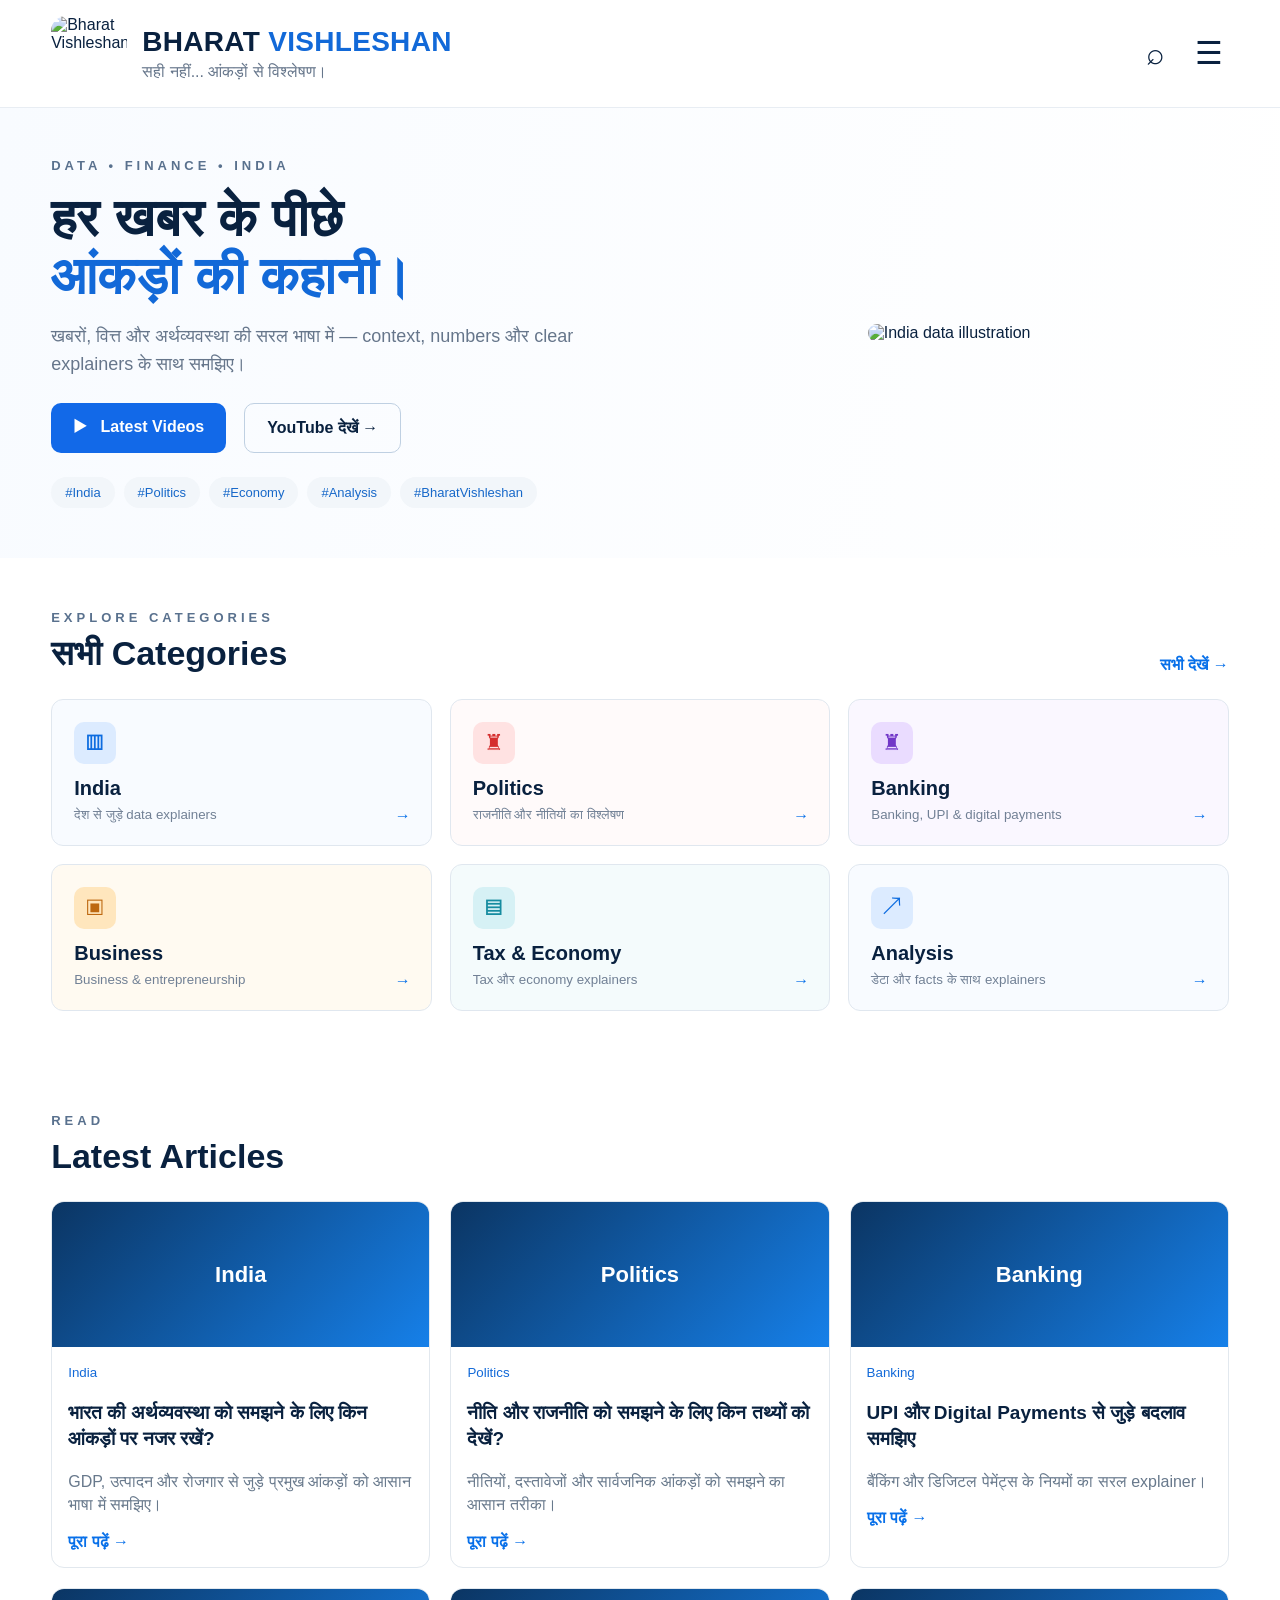
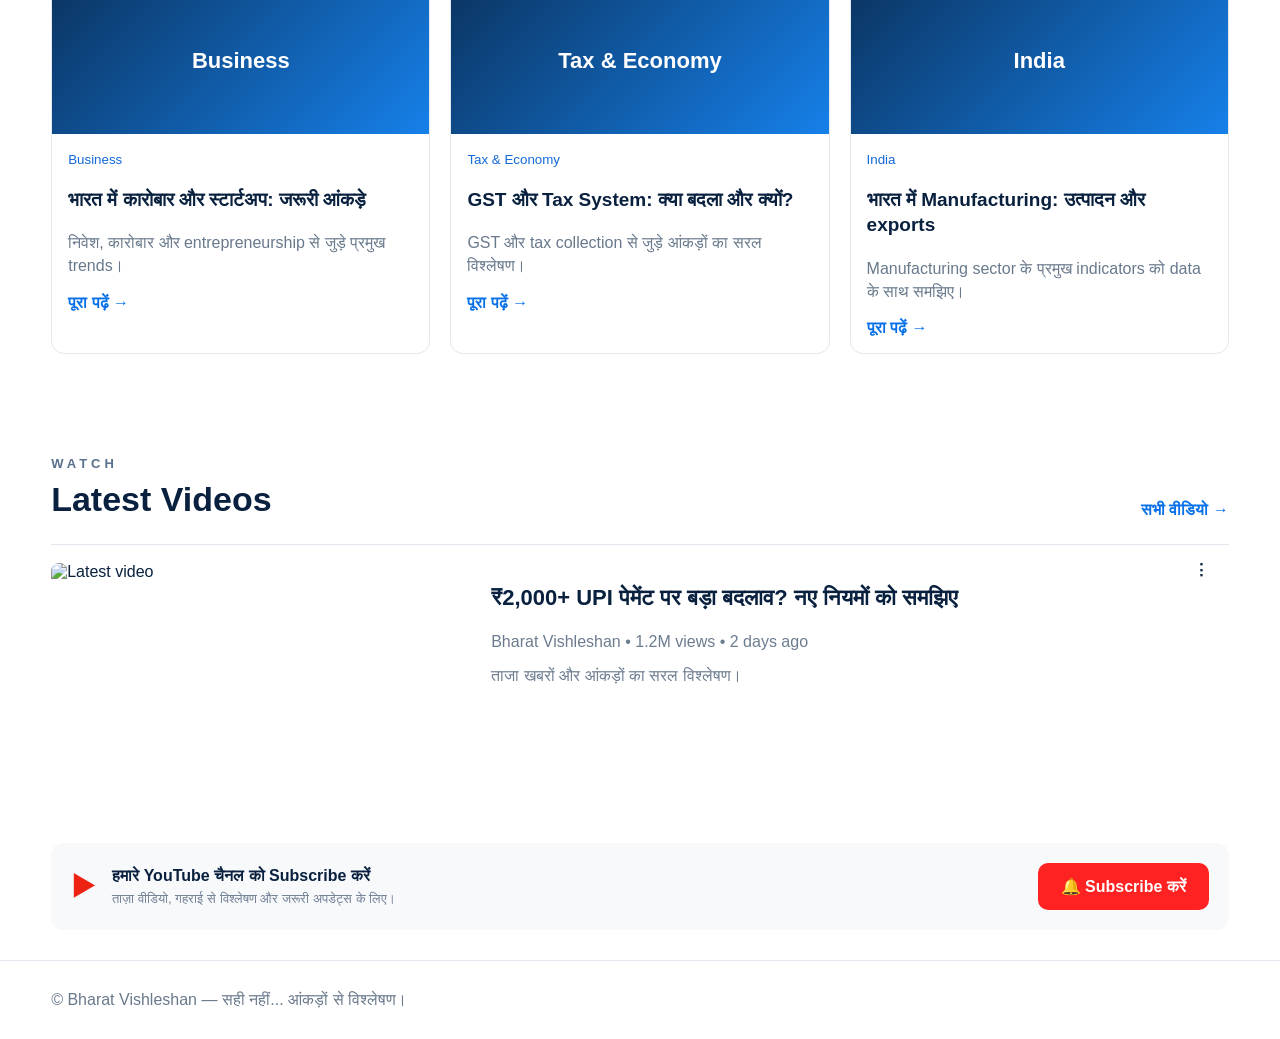
==== index.html @ 767b5325 "Add files via upload" ====
<!doctype html>
<html lang="hi">
<head>
<meta charset="utf-8"><meta name="viewport" content="width=device-width,initial-scale=1">
<title>भारत विश्लेषण — सही नहीं... आंकड़ों से विश्लेषण।</title>
<link rel="stylesheet" href="style.css">
</head>
<body>
<header class="header">
  <a class="brand" href="index.html"><img src="images/logo.png" alt="Bharat Vishleshan"><div><b>BHARAT <span>VISHLESHAN</span></b><small>सही नहीं... आंकड़ों से विश्लेषण।</small></div></a>
  <div class="actions"><button onclick="toggleSearch()">⌕</button><button onclick="toggleMenu()">☰</button></div>
</header>
<div id="search" class="search"><input id="q" oninput="search()" placeholder="खबर या विषय खोजें..."></div>
<nav id="menu" class="menu"><a href="index.html">होम</a><a href="#categories">Categories</a><a href="#articles">Articles</a><a href="#videos">Videos</a></nav>

<main>
<section class="hero">
 <div class="hero-copy">
  <div class="eyebrow">DATA • FINANCE • INDIA</div>
  <h1>हर खबर के पीछे<br><span>आंकड़ों की कहानी।</span></h1>
  <p>खबरों, वित्त और अर्थव्यवस्था की सरल भाषा में — context, numbers और clear explainers के साथ समझिए।</p>
  <div class="hero-btns"><a class="primary" href="#videos">▶ &nbsp; Latest Videos</a><a class="secondary" href="https://www.youtube.com/" target="_blank">YouTube देखें →</a></div>
  <div class="tags"><span>#India</span><span>#Politics</span><span>#Economy</span><span>#Analysis</span><span>#BharatVishleshan</span></div>
 </div>
 <div class="hero-art"><img src="images/hero.png" alt="India data illustration"></div>
</section>

<section id="categories" class="section">
 <div class="section-title"><div><label>EXPLORE CATEGORIES</label><h2>सभी Categories</h2></div><a href="#articles">सभी देखें →</a></div>
 <div class="cats">
  <a class="cat india" href="pages/india.html"><i>▥</i><strong>India</strong><small>देश से जुड़े data explainers</small><b>→</b></a>
  <a class="cat politics" href="pages/Politics.html"><i>♜</i><strong>Politics</strong><small>राजनीति और नीतियों का विश्लेषण</small><b>→</b></a>
  <a class="cat banking" href="pages/banking.html"><i>♜</i><strong>Banking</strong><small>Banking, UPI & digital payments</small><b>→</b></a>
  <a class="cat business" href="pages/business.html"><i>▣</i><strong>Business</strong><small>Business & entrepreneurship</small><b>→</b></a>
  <a class="cat tax" href="pages/tax-economy.html"><i>▤</i><strong>Tax & Economy</strong><small>Tax और economy explainers</small><b>→</b></a>
  <a class="cat india" href="#articles"><i>↗</i><strong>Analysis</strong><small>डेटा और facts के साथ explainers</small><b>→</b></a>
 </div>
</section>

<section id="articles" class="section">
 <div class="section-title"><div><label>READ</label><h2>Latest Articles</h2></div></div>
 <div id="grid" class="articles"></div>
</section>

<section id="videos" class="section">
 <div class="section-title"><div><label>WATCH</label><h2>Latest Videos</h2></div><a href="https://www.youtube.com/" target="_blank">सभी वीडियो →</a></div>
 <div class="video"><img src="images/thumbnails/latest-video.png" alt="Latest video"><div><h3>₹2,000+ UPI पेमेंट पर बड़ा बदलाव? नए नियमों को समझिए</h3><p>Bharat Vishleshan • 1.2M views • 2 days ago</p><p>ताजा खबरों और आंकड़ों का सरल विश्लेषण।</p></div><b>⋮</b></div>
</section>

<section class="subscribe"><div><span>▶</span><div><strong>हमारे YouTube चैनल को Subscribe करें</strong><small>ताज़ा वीडियो, गहराई से विश्लेषण और जरूरी अपडेट्स के लिए।</small></div></div><a href="https://www.youtube.com/" target="_blank">🔔 Subscribe करें</a></section>
</main>
<footer>© Bharat Vishleshan — सही नहीं... आंकड़ों से विश्लेषण।</footer>
<script src="script.js"></script>
</body></html>
---- style.css ----
*{box-sizing:border-box}html{scroll-behavior:smooth}body{margin:0;font-family:Arial,"Noto Sans Devanagari",sans-serif;color:#09213f;background:#fff}a{text-decoration:none;color:inherit}.header{height:108px;border-bottom:1px solid #e8edf3;display:flex;align-items:center;justify-content:space-between;padding:12px 4%;position:sticky;top:0;background:#fff;z-index:10}.brand{display:flex;align-items:center;gap:15px}.brand img{width:76px;height:76px;border-radius:15px;object-fit:cover}.brand b{font-size:28px;letter-spacing:.3px}.brand b span{color:#1269d8}.brand small{display:block;color:#66768b;font-size:16px;margin-top:5px}.actions{display:flex;gap:18px}.actions button{border:0;background:transparent;font-size:31px;color:#09213f;cursor:pointer}.search{display:none;padding:12px 4%;border-bottom:1px solid #e6ebf1}.search.open{display:block}.search input{width:100%;padding:13px 16px;border:1px solid #d7e0ea;border-radius:12px;font-size:16px}.menu{display:none;position:fixed;right:20px;top:90px;background:#fff;padding:16px;border-radius:12px;box-shadow:0 10px 30px #d9e1ea;z-index:20}.menu.open{display:flex;flex-direction:column;gap:12px}.hero{min-height:450px;padding:45px 4%;display:grid;grid-template-columns:1.05fr .95fr;align-items:center;background:linear-gradient(100deg,#f8fbff,#fff)}.eyebrow,label{font-size:13px;letter-spacing:4px;color:#59718e;font-weight:700}.hero h1{font-size:52px;line-height:1.1;margin:17px 0}.hero h1 span{color:#1269d8}.hero p{font-size:18px;line-height:1.55;color:#66768b;max-width:600px}.hero-btns{display:flex;gap:18px;margin:24px 0}.primary,.secondary{padding:15px 22px;border-radius:10px;font-weight:700}.primary{background:#1269e8;color:#fff}.secondary{border:1px solid #bfd0e2}.tags{display:flex;gap:9px;flex-wrap:wrap}.tags span{background:#f2f6fa;color:#1768c9;padding:8px 14px;border-radius:20px;font-size:13px}.hero-art{text-align:center}.hero-art img{width:min(100%,520px);height:350px;object-fit:cover;object-position:center;border-radius:18px;mix-blend-mode:multiply}.section{padding:50px 4%}.section-title{display:flex;justify-content:space-between;align-items:end;margin-bottom:25px}.section-title h2{font-size:34px;margin:8px 0 0}.section-title>a{color:#0870e9;font-weight:700}.cats{display:grid;grid-template-columns:repeat(3,1fr);gap:18px}.cat{position:relative;border:1px solid #e0e7ef;border-radius:12px;padding:22px;min-height:145px;background:#f8fbff;transition:.2s}.cat:hover{transform:translateY(-3px);box-shadow:0 10px 25px #dfe7ef}.cat i{font-style:normal;display:grid;place-items:center;width:42px;height:42px;border-radius:10px;background:#dcebff;color:#0d6ce0;font-size:22px}.cat strong,.cat small{display:block}.cat strong{font-size:20px;margin:13px 0 7px}.cat small{color:#718095}.cat b{position:absolute;right:20px;bottom:20px;color:#0870e9}.politics{background:#fffafa}.politics i{background:#ffe2e2;color:#d52e2e}.banking{background:#faf7ff}.banking i{background:#eadcff;color:#7137c8}.business{background:#fffaf1}.business i{background:#ffe6bd;color:#bd6810}.tax{background:#f4fbfc}.tax i{background:#d6f1f5;color:#168ca0}.articles{display:grid;grid-template-columns:repeat(3,1fr);gap:20px}.article{border:1px solid #e2e8ee;border-radius:13px;overflow:hidden}.article-img{height:145px;background:linear-gradient(135deg,#0b3563,#1680e9);display:grid;place-items:center;color:#fff;font-weight:800;font-size:22px}.article-body{padding:16px}.article-body small{color:#1269d8}.article-body h3{font-size:19px;line-height:1.35}.article-body p{color:#68798c;line-height:1.45}.read{color:#0870e9;font-weight:700}.video{display:grid;grid-template-columns:420px 1fr 30px;gap:20px;border-top:1px solid #e1e7ed;padding-top:18px}.video img{width:100%;height:220px;object-fit:cover;border-radius:8px}.video h3{font-size:22px}.video p{color:#6c7c8f}.subscribe{margin:10px 4% 30px;padding:20px;border-radius:12px;background:#f8f9fb;display:flex;justify-content:space-between;align-items:center}.subscribe>div{display:flex;align-items:center;gap:14px}.subscribe span{font-size:30px;color:#e21}.subscribe strong,.subscribe small{display:block}.subscribe small{color:#718095;margin-top:6px}.subscribe>a{background:#f22;color:#fff;padding:14px 23px;border-radius:10px;font-weight:700}footer{padding:30px 4%;border-top:1px solid #e5e9ef;color:#69798c}@media(max-width:800px){.header{height:90px}.brand img{width:60px;height:60px}.brand b{font-size:19px}.brand small{font-size:12px}.hero{grid-template-columns:1fr;padding:38px 5%}.hero h1{font-size:40px}.hero-art{display:none}.cats,.articles{grid-template-columns:1fr 1fr}.video{grid-template-columns:1fr}.section{padding:38px 5%}.subscribe{margin-left:5%;margin-right:5%;gap:15px;flex-direction:column;align-items:flex-start}}@media(max-width:520px){.cats,.articles{grid-template-columns:1fr}.hero-btns{flex-direction:column}.hero-btns a{text-align:center}.brand b{font-size:17px}.section-title h2{font-size:28px}}
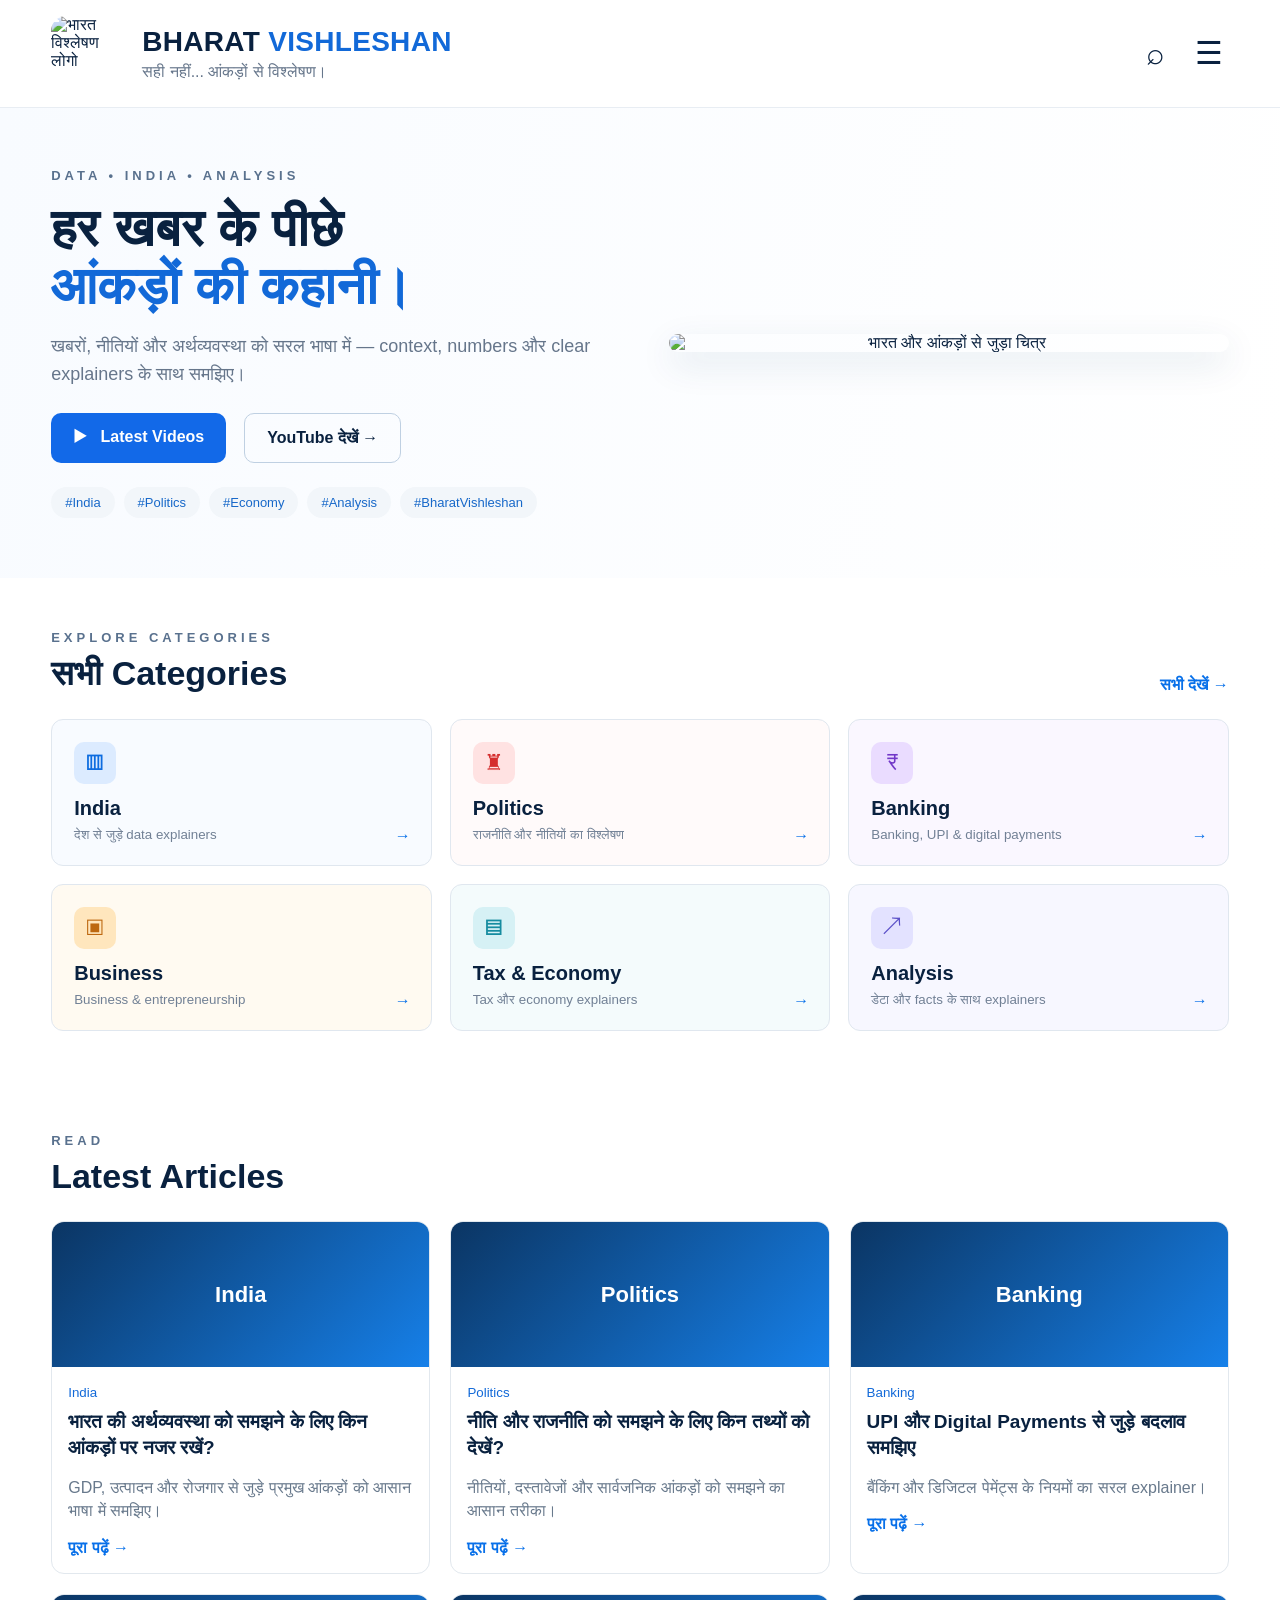
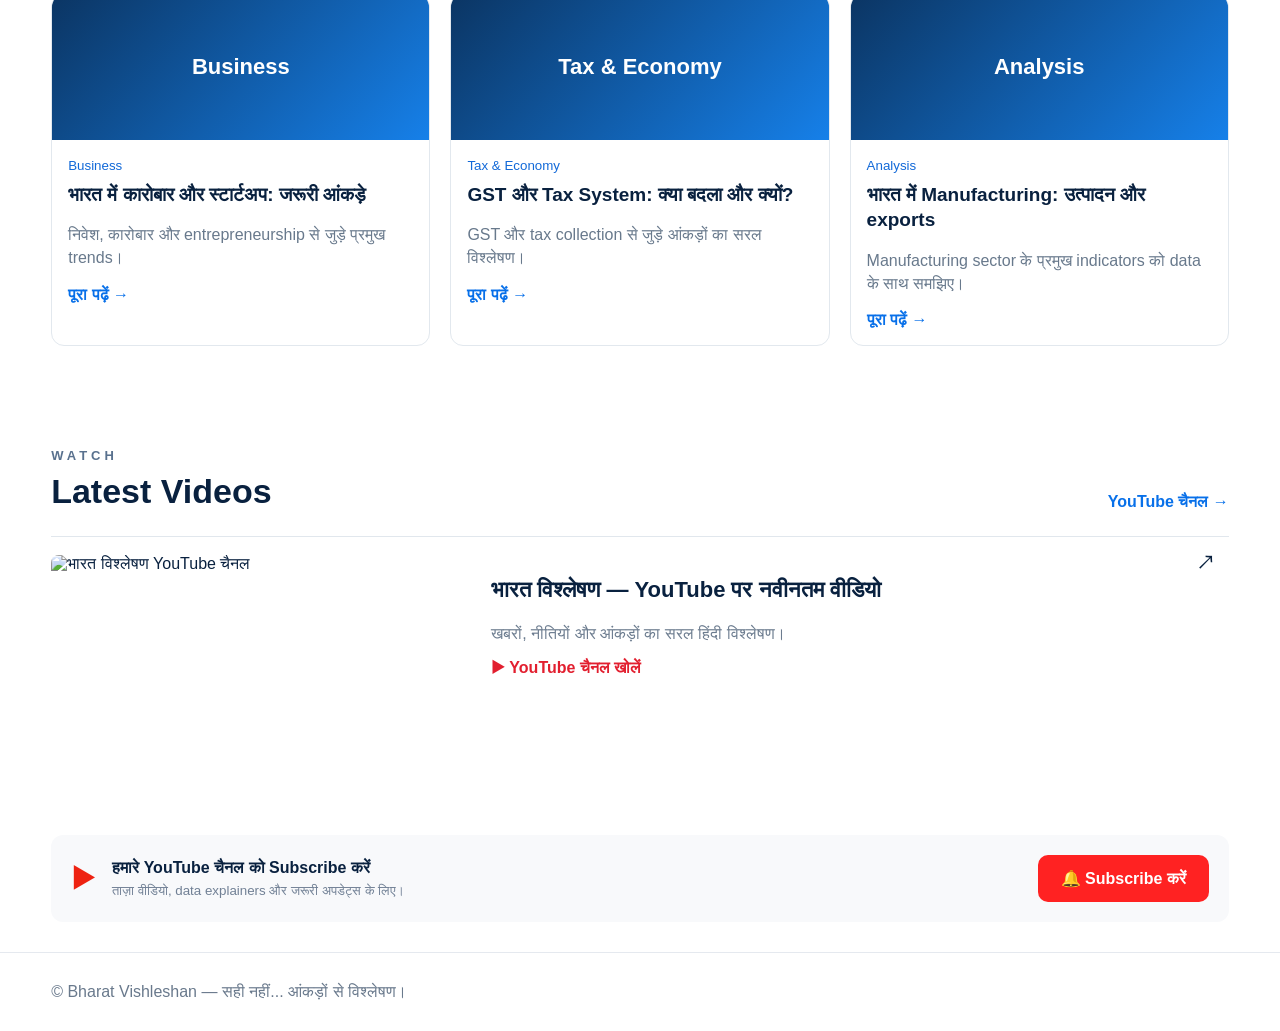
==== commit 1fde5524: "Add files via upload" ====
--- a/index.html
+++ b/index.html
@@ -1,54 +1,84 @@
 <!doctype html>
 <html lang="hi">
 <head>
-<meta charset="utf-8"><meta name="viewport" content="width=device-width,initial-scale=1">
+<meta charset="utf-8">
+<meta name="viewport" content="width=device-width,initial-scale=1">
+<meta name="description" content="भारत विश्लेषण — खबरों, नीतियों और अर्थव्यवस्था को तथ्यों और आंकड़ों के साथ समझने का मंच।">
 <title>भारत विश्लेषण — सही नहीं... आंकड़ों से विश्लेषण।</title>
+<link rel="icon" href="images/logo.png">
 <link rel="stylesheet" href="style.css">
 </head>
 <body>
 <header class="header">
-  <a class="brand" href="index.html"><img src="images/logo.png" alt="Bharat Vishleshan"><div><b>BHARAT <span>VISHLESHAN</span></b><small>सही नहीं... आंकड़ों से विश्लेषण।</small></div></a>
-  <div class="actions"><button onclick="toggleSearch()">⌕</button><button onclick="toggleMenu()">☰</button></div>
+  <a class="brand" href="index.html">
+    <img src="images/logo.png" alt="भारत विश्लेषण लोगो">
+    <div><b>BHARAT <span>VISHLESHAN</span></b><small>सही नहीं... आंकड़ों से विश्लेषण।</small></div>
+  </a>
+  <div class="actions">
+    <button aria-label="Search" onclick="toggleSearch()">⌕</button>
+    <button aria-label="Menu" onclick="toggleMenu()">☰</button>
+  </div>
 </header>
-<div id="search" class="search"><input id="q" oninput="search()" placeholder="खबर या विषय खोजें..."></div>
-<nav id="menu" class="menu"><a href="index.html">होम</a><a href="#categories">Categories</a><a href="#articles">Articles</a><a href="#videos">Videos</a></nav>
+
+<div id="search" class="search"><input id="q" oninput="searchArticles()" placeholder="खबर या विषय खोजें..." autocomplete="off"></div>
+<nav id="menu" class="menu">
+  <a href="index.html">होम</a>
+  <a href="#categories">Categories</a>
+  <a href="#articles">Articles</a>
+  <a href="#videos">Videos</a>
+  <a href="https://youtube.com/channel/UCvxD0t_KVUwZ9aAYzKoyr5Q" target="_blank" rel="noopener">YouTube</a>
+</nav>
 
 <main>
 <section class="hero">
- <div class="hero-copy">
-  <div class="eyebrow">DATA • FINANCE • INDIA</div>
-  <h1>हर खबर के पीछे<br><span>आंकड़ों की कहानी।</span></h1>
-  <p>खबरों, वित्त और अर्थव्यवस्था की सरल भाषा में — context, numbers और clear explainers के साथ समझिए।</p>
-  <div class="hero-btns"><a class="primary" href="#videos">▶ &nbsp; Latest Videos</a><a class="secondary" href="https://www.youtube.com/" target="_blank">YouTube देखें →</a></div>
-  <div class="tags"><span>#India</span><span>#Politics</span><span>#Economy</span><span>#Analysis</span><span>#BharatVishleshan</span></div>
- </div>
- <div class="hero-art"><img src="images/hero.png" alt="India data illustration"></div>
+  <div class="hero-copy">
+    <div class="eyebrow">DATA • INDIA • ANALYSIS</div>
+    <h1>हर खबर के पीछे<br><span>आंकड़ों की कहानी।</span></h1>
+    <p>खबरों, नीतियों और अर्थव्यवस्था को सरल भाषा में — context, numbers और clear explainers के साथ समझिए।</p>
+    <div class="hero-btns">
+      <a class="primary" href="#videos">▶ &nbsp; Latest Videos</a>
+      <a class="secondary" href="https://youtube.com/channel/UCvxD0t_KVUwZ9aAYzKoyr5Q" target="_blank" rel="noopener">YouTube देखें →</a>
+    </div>
+    <div class="tags"><span>#India</span><span>#Politics</span><span>#Economy</span><span>#Analysis</span><span>#BharatVishleshan</span></div>
+  </div>
+  <div class="hero-art"><img src="images/hero.jpg" alt="भारत और आंकड़ों से जुड़ा चित्र"></div>
 </section>
 
 <section id="categories" class="section">
- <div class="section-title"><div><label>EXPLORE CATEGORIES</label><h2>सभी Categories</h2></div><a href="#articles">सभी देखें →</a></div>
- <div class="cats">
-  <a class="cat india" href="pages/india.html"><i>▥</i><strong>India</strong><small>देश से जुड़े data explainers</small><b>→</b></a>
-  <a class="cat politics" href="pages/Politics.html"><i>♜</i><strong>Politics</strong><small>राजनीति और नीतियों का विश्लेषण</small><b>→</b></a>
-  <a class="cat banking" href="pages/banking.html"><i>♜</i><strong>Banking</strong><small>Banking, UPI & digital payments</small><b>→</b></a>
-  <a class="cat business" href="pages/business.html"><i>▣</i><strong>Business</strong><small>Business & entrepreneurship</small><b>→</b></a>
-  <a class="cat tax" href="pages/tax-economy.html"><i>▤</i><strong>Tax & Economy</strong><small>Tax और economy explainers</small><b>→</b></a>
-  <a class="cat india" href="#articles"><i>↗</i><strong>Analysis</strong><small>डेटा और facts के साथ explainers</small><b>→</b></a>
- </div>
+  <div class="section-title"><div><label>EXPLORE CATEGORIES</label><h2>सभी Categories</h2></div><a href="#articles">सभी देखें →</a></div>
+  <div class="cats">
+    <a class="cat india" href="pages/india.html"><i>▥</i><strong>India</strong><small>देश से जुड़े data explainers</small><b>→</b></a>
+    <a class="cat politics" href="pages/politics.html"><i>♜</i><strong>Politics</strong><small>राजनीति और नीतियों का विश्लेषण</small><b>→</b></a>
+    <a class="cat banking" href="pages/banking.html"><i>₹</i><strong>Banking</strong><small>Banking, UPI & digital payments</small><b>→</b></a>
+    <a class="cat business" href="pages/business.html"><i>▣</i><strong>Business</strong><small>Business & entrepreneurship</small><b>→</b></a>
+    <a class="cat tax" href="pages/tax-economy.html"><i>▤</i><strong>Tax & Economy</strong><small>Tax और economy explainers</small><b>→</b></a>
+    <a class="cat analysis" href="pages/analysis.html"><i>↗</i><strong>Analysis</strong><small>डेटा और facts के साथ explainers</small><b>→</b></a>
+  </div>
 </section>
 
 <section id="articles" class="section">
- <div class="section-title"><div><label>READ</label><h2>Latest Articles</h2></div></div>
- <div id="grid" class="articles"></div>
+  <div class="section-title"><div><label>READ</label><h2>Latest Articles</h2></div></div>
+  <div id="grid" class="articles">
+    <noscript><p>Articles देखने के लिए JavaScript चालू करें।</p></noscript>
+  </div>
 </section>
 
 <section id="videos" class="section">
- <div class="section-title"><div><label>WATCH</label><h2>Latest Videos</h2></div><a href="https://www.youtube.com/" target="_blank">सभी वीडियो →</a></div>
- <div class="video"><img src="images/thumbnails/latest-video.png" alt="Latest video"><div><h3>₹2,000+ UPI पेमेंट पर बड़ा बदलाव? नए नियमों को समझिए</h3><p>Bharat Vishleshan • 1.2M views • 2 days ago</p><p>ताजा खबरों और आंकड़ों का सरल विश्लेषण।</p></div><b>⋮</b></div>
+  <div class="section-title"><div><label>WATCH</label><h2>Latest Videos</h2></div><a href="https://youtube.com/channel/UCvxD0t_KVUwZ9aAYzKoyr5Q" target="_blank" rel="noopener">YouTube चैनल →</a></div>
+  <a class="video" href="https://youtube.com/channel/UCvxD0t_KVUwZ9aAYzKoyr5Q" target="_blank" rel="noopener">
+    <img src="images/thumbnails/channel.png" alt="भारत विश्लेषण YouTube चैनल">
+    <div><h3>भारत विश्लेषण — YouTube पर नवीनतम वीडियो</h3><p>खबरों, नीतियों और आंकड़ों का सरल हिंदी विश्लेषण।</p><p class="video-link">▶ YouTube चैनल खोलें</p></div>
+    <b>↗</b>
+  </a>
 </section>
 
-<section class="subscribe"><div><span>▶</span><div><strong>हमारे YouTube चैनल को Subscribe करें</strong><small>ताज़ा वीडियो, गहराई से विश्लेषण और जरूरी अपडेट्स के लिए।</small></div></div><a href="https://www.youtube.com/" target="_blank">🔔 Subscribe करें</a></section>
+<section class="subscribe">
+  <div><span>▶</span><div><strong>हमारे YouTube चैनल को Subscribe करें</strong><small>ताज़ा वीडियो, data explainers और जरूरी अपडेट्स के लिए।</small></div></div>
+  <a href="https://youtube.com/channel/UCvxD0t_KVUwZ9aAYzKoyr5Q" target="_blank" rel="noopener">🔔 Subscribe करें</a>
+</section>
 </main>
+
 <footer>© Bharat Vishleshan — सही नहीं... आंकड़ों से विश्लेषण।</footer>
 <script src="script.js"></script>
-</body></html>+</body>
+</html>
--- a/style.css
+++ b/style.css
@@ -1 +1,82 @@
-*{box-sizing:border-box}html{scroll-behavior:smooth}body{margin:0;font-family:Arial,"Noto Sans Devanagari",sans-serif;color:#09213f;background:#fff}a{text-decoration:none;color:inherit}.header{height:108px;border-bottom:1px solid #e8edf3;display:flex;align-items:center;justify-content:space-between;padding:12px 4%;position:sticky;top:0;background:#fff;z-index:10}.brand{display:flex;align-items:center;gap:15px}.brand img{width:76px;height:76px;border-radius:15px;object-fit:cover}.brand b{font-size:28px;letter-spacing:.3px}.brand b span{color:#1269d8}.brand small{display:block;color:#66768b;font-size:16px;margin-top:5px}.actions{display:flex;gap:18px}.actions button{border:0;background:transparent;font-size:31px;color:#09213f;cursor:pointer}.search{display:none;padding:12px 4%;border-bottom:1px solid #e6ebf1}.search.open{display:block}.search input{width:100%;padding:13px 16px;border:1px solid #d7e0ea;border-radius:12px;font-size:16px}.menu{display:none;position:fixed;right:20px;top:90px;background:#fff;padding:16px;border-radius:12px;box-shadow:0 10px 30px #d9e1ea;z-index:20}.menu.open{display:flex;flex-direction:column;gap:12px}.hero{min-height:450px;padding:45px 4%;display:grid;grid-template-columns:1.05fr .95fr;align-items:center;background:linear-gradient(100deg,#f8fbff,#fff)}.eyebrow,label{font-size:13px;letter-spacing:4px;color:#59718e;font-weight:700}.hero h1{font-size:52px;line-height:1.1;margin:17px 0}.hero h1 span{color:#1269d8}.hero p{font-size:18px;line-height:1.55;color:#66768b;max-width:600px}.hero-btns{display:flex;gap:18px;margin:24px 0}.primary,.secondary{padding:15px 22px;border-radius:10px;font-weight:700}.primary{background:#1269e8;color:#fff}.secondary{border:1px solid #bfd0e2}.tags{display:flex;gap:9px;flex-wrap:wrap}.tags span{background:#f2f6fa;color:#1768c9;padding:8px 14px;border-radius:20px;font-size:13px}.hero-art{text-align:center}.hero-art img{width:min(100%,520px);height:350px;object-fit:cover;object-position:center;border-radius:18px;mix-blend-mode:multiply}.section{padding:50px 4%}.section-title{display:flex;justify-content:space-between;align-items:end;margin-bottom:25px}.section-title h2{font-size:34px;margin:8px 0 0}.section-title>a{color:#0870e9;font-weight:700}.cats{display:grid;grid-template-columns:repeat(3,1fr);gap:18px}.cat{position:relative;border:1px solid #e0e7ef;border-radius:12px;padding:22px;min-height:145px;background:#f8fbff;transition:.2s}.cat:hover{transform:translateY(-3px);box-shadow:0 10px 25px #dfe7ef}.cat i{font-style:normal;display:grid;place-items:center;width:42px;height:42px;border-radius:10px;background:#dcebff;color:#0d6ce0;font-size:22px}.cat strong,.cat small{display:block}.cat strong{font-size:20px;margin:13px 0 7px}.cat small{color:#718095}.cat b{position:absolute;right:20px;bottom:20px;color:#0870e9}.politics{background:#fffafa}.politics i{background:#ffe2e2;color:#d52e2e}.banking{background:#faf7ff}.banking i{background:#eadcff;color:#7137c8}.business{background:#fffaf1}.business i{background:#ffe6bd;color:#bd6810}.tax{background:#f4fbfc}.tax i{background:#d6f1f5;color:#168ca0}.articles{display:grid;grid-template-columns:repeat(3,1fr);gap:20px}.article{border:1px solid #e2e8ee;border-radius:13px;overflow:hidden}.article-img{height:145px;background:linear-gradient(135deg,#0b3563,#1680e9);display:grid;place-items:center;color:#fff;font-weight:800;font-size:22px}.article-body{padding:16px}.article-body small{color:#1269d8}.article-body h3{font-size:19px;line-height:1.35}.article-body p{color:#68798c;line-height:1.45}.read{color:#0870e9;font-weight:700}.video{display:grid;grid-template-columns:420px 1fr 30px;gap:20px;border-top:1px solid #e1e7ed;padding-top:18px}.video img{width:100%;height:220px;object-fit:cover;border-radius:8px}.video h3{font-size:22px}.video p{color:#6c7c8f}.subscribe{margin:10px 4% 30px;padding:20px;border-radius:12px;background:#f8f9fb;display:flex;justify-content:space-between;align-items:center}.subscribe>div{display:flex;align-items:center;gap:14px}.subscribe span{font-size:30px;color:#e21}.subscribe strong,.subscribe small{display:block}.subscribe small{color:#718095;margin-top:6px}.subscribe>a{background:#f22;color:#fff;padding:14px 23px;border-radius:10px;font-weight:700}footer{padding:30px 4%;border-top:1px solid #e5e9ef;color:#69798c}@media(max-width:800px){.header{height:90px}.brand img{width:60px;height:60px}.brand b{font-size:19px}.brand small{font-size:12px}.hero{grid-template-columns:1fr;padding:38px 5%}.hero h1{font-size:40px}.hero-art{display:none}.cats,.articles{grid-template-columns:1fr 1fr}.video{grid-template-columns:1fr}.section{padding:38px 5%}.subscribe{margin-left:5%;margin-right:5%;gap:15px;flex-direction:column;align-items:flex-start}}@media(max-width:520px){.cats,.articles{grid-template-columns:1fr}.hero-btns{flex-direction:column}.hero-btns a{text-align:center}.brand b{font-size:17px}.section-title h2{font-size:28px}}+*{box-sizing:border-box}
+html{scroll-behavior:smooth}
+body{margin:0;font-family:Arial,"Noto Sans Devanagari",sans-serif;color:#09213f;background:#fff}
+a{text-decoration:none;color:inherit}
+.header{height:108px;border-bottom:1px solid #e8edf3;display:flex;align-items:center;justify-content:space-between;padding:12px 4%;position:sticky;top:0;background:#fff;z-index:10}
+.brand{display:flex;align-items:center;gap:15px}
+.brand img{width:76px;height:76px;border-radius:15px;object-fit:cover}
+.brand b{font-size:28px;letter-spacing:.3px}
+.brand b span{color:#1269d8}
+.brand small{display:block;color:#66768b;font-size:16px;margin-top:5px}
+.actions{display:flex;gap:18px}
+.actions button{border:0;background:transparent;font-size:31px;color:#09213f;cursor:pointer}
+.search{display:none;padding:12px 4%;border-bottom:1px solid #e6ebf1}
+.search.open{display:block}
+.search input{width:100%;padding:13px 16px;border:1px solid #d7e0ea;border-radius:12px;font-size:16px}
+.menu{display:none;position:fixed;right:20px;top:90px;background:#fff;padding:16px;border-radius:12px;box-shadow:0 10px 30px #d9e1ea;z-index:20}
+.menu.open{display:flex;flex-direction:column;gap:12px}
+.hero{min-height:470px;padding:45px 4%;display:grid;grid-template-columns:1.05fr .95fr;align-items:center;background:linear-gradient(100deg,#f8fbff,#fff)}
+.eyebrow,label{font-size:13px;letter-spacing:4px;color:#59718e;font-weight:700}
+.hero h1{font-size:52px;line-height:1.1;margin:17px 0}
+.hero h1 span{color:#1269d8}
+.hero p{font-size:18px;line-height:1.55;color:#66768b;max-width:600px}
+.hero-btns{display:flex;gap:18px;margin:24px 0}
+.primary,.secondary{padding:15px 22px;border-radius:10px;font-weight:700}
+.primary{background:#1269e8;color:#fff}
+.secondary{border:1px solid #bfd0e2}
+.tags{display:flex;gap:9px;flex-wrap:wrap}
+.tags span{background:#f2f6fa;color:#1768c9;padding:8px 14px;border-radius:20px;font-size:13px}
+.hero-art{text-align:center}
+.hero-art img{width:min(100%,560px);max-height:380px;object-fit:cover;object-position:center;border-radius:18px;display:block;margin:auto;box-shadow:0 12px 35px rgba(20,65,110,.12)}
+.section{padding:50px 4%}
+.section-title{display:flex;justify-content:space-between;align-items:end;margin-bottom:25px}
+.section-title h2{font-size:34px;margin:8px 0 0}
+.section-title>a{color:#0870e9;font-weight:700}
+.cats{display:grid;grid-template-columns:repeat(3,1fr);gap:18px}
+.cat{position:relative;border:1px solid #e0e7ef;border-radius:12px;padding:22px;min-height:145px;background:#f8fbff;transition:.2s}
+.cat:hover{transform:translateY(-3px);box-shadow:0 10px 25px #dfe7ef}
+.cat i{font-style:normal;display:grid;place-items:center;width:42px;height:42px;border-radius:10px;background:#dcebff;color:#0d6ce0;font-size:22px}
+.cat strong,.cat small{display:block}
+.cat strong{font-size:20px;margin:13px 0 7px}
+.cat small{color:#718095;padding-right:25px}
+.cat b{position:absolute;right:20px;bottom:20px;color:#0870e9}
+.politics{background:#fffafa}.politics i{background:#ffe2e2;color:#d52e2e}
+.banking{background:#faf7ff}.banking i{background:#eadcff;color:#7137c8}
+.business{background:#fffaf1}.business i{background:#ffe6bd;color:#bd6810}
+.tax{background:#f4fbfc}.tax i{background:#d6f1f5;color:#168ca0}
+.analysis{background:#f7f7ff}.analysis i{background:#e3e2ff;color:#5b50c8}
+.articles{display:grid;grid-template-columns:repeat(3,1fr);gap:20px}
+.article{border:1px solid #e2e8ee;border-radius:13px;overflow:hidden;background:#fff}
+.article-img{height:145px;background:linear-gradient(135deg,#0b3563,#1680e9);display:grid;place-items:center;color:#fff;font-weight:800;font-size:22px}
+.article-body{padding:16px}
+.article-body small{color:#1269d8}
+.article-body h3{font-size:19px;line-height:1.35;margin:8px 0}
+.article-body p{color:#68798c;line-height:1.45}
+.read{color:#0870e9;font-weight:700}
+.empty{padding:20px;border:1px dashed #cbd6e2;border-radius:12px;color:#68798c}
+.video{display:grid;grid-template-columns:420px 1fr 30px;gap:20px;border-top:1px solid #e1e7ed;padding-top:18px}
+.video img{width:100%;height:220px;object-fit:cover;border-radius:8px}
+.video h3{font-size:22px}
+.video p{color:#6c7c8f}
+.video-link{color:#e21f2f!important;font-weight:700}
+.subscribe{margin:10px 4% 30px;padding:20px;border-radius:12px;background:#f8f9fb;display:flex;justify-content:space-between;align-items:center}
+.subscribe>div{display:flex;align-items:center;gap:14px}
+.subscribe span{font-size:30px;color:#e21}
+.subscribe strong,.subscribe small{display:block}
+.subscribe small{color:#718095;margin-top:6px}
+.subscribe>a{background:#f22;color:#fff;padding:14px 23px;border-radius:10px;font-weight:700}
+footer{padding:30px 4%;border-top:1px solid #e5e9ef;color:#69798c}
+.page-hero{padding:45px 4%;background:linear-gradient(100deg,#f8fbff,#fff);border-bottom:1px solid #edf1f5}
+.page-hero h1{font-size:44px;margin:12px 0}
+.page-hero p{max-width:760px;color:#66768b;font-size:18px;line-height:1.6}
+.back{display:inline-block;color:#0870e9;font-weight:700;margin-bottom:10px}
+@media(max-width:800px){
+.header{height:90px}.brand img{width:60px;height:60px}.brand b{font-size:19px}.brand small{font-size:12px}
+.hero{grid-template-columns:1fr;padding:38px 5%}.hero h1{font-size:40px}.hero-art{margin-top:20px}.hero-art img{max-height:300px}
+.cats,.articles{grid-template-columns:1fr 1fr}.video{grid-template-columns:1fr}.section{padding:38px 5%}
+.subscribe{margin-left:5%;margin-right:5%;gap:15px;flex-direction:column;align-items:flex-start}
+}
+@media(max-width:520px){
+.cats,.articles{grid-template-columns:1fr}.hero-btns{flex-direction:column}.hero-btns a{text-align:center}
+.brand b{font-size:17px}.section-title h2{font-size:28px}.page-hero h1{font-size:34px}
+}
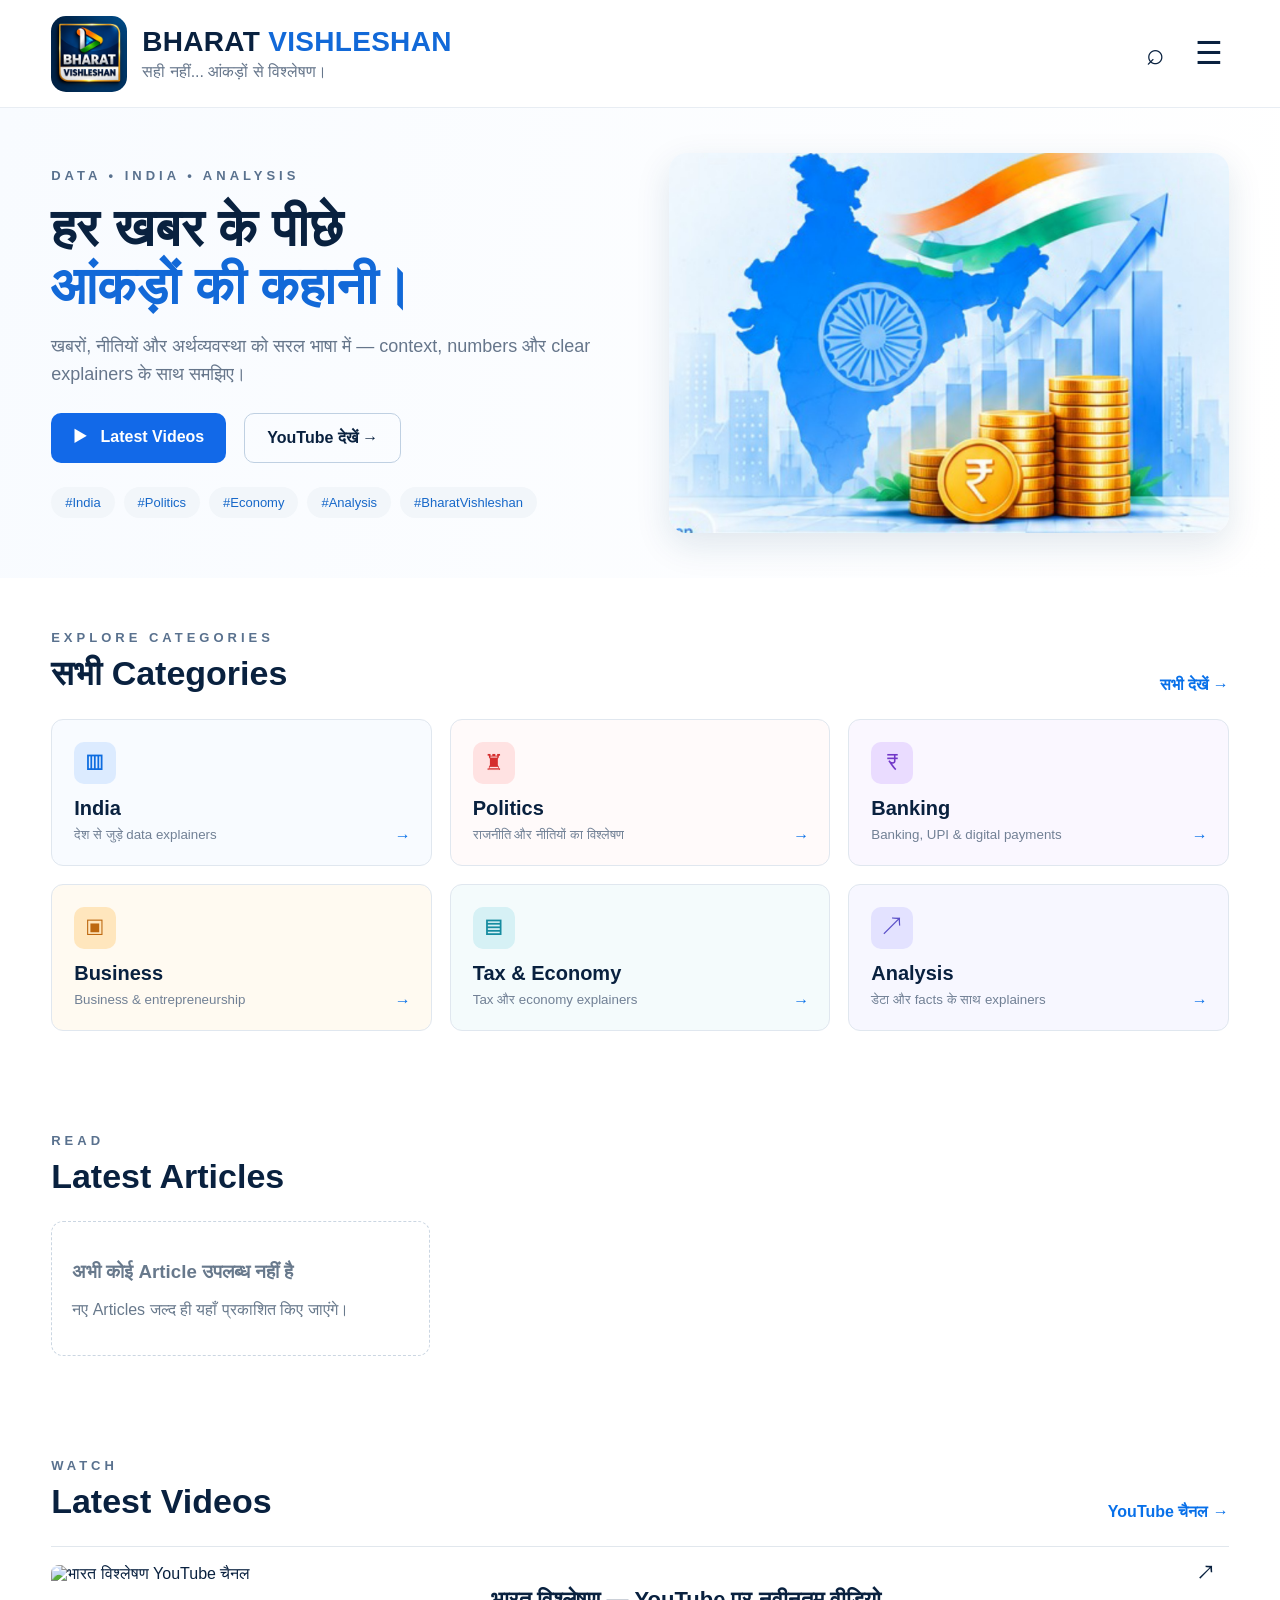
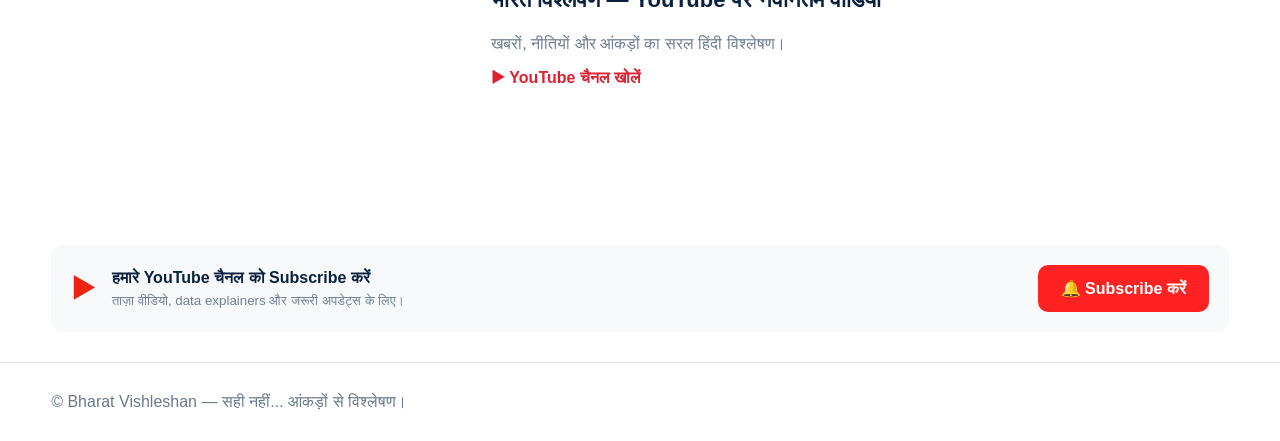
==== commit e91816b5: "Update index.html" ====
--- a/index.html
+++ b/index.html
@@ -79,6 +79,6 @@
 </main>
 
 <footer>© Bharat Vishleshan — सही नहीं... आंकड़ों से विश्लेषण।</footer>
-<script src="script.js"></script>
+<script src="script.js?v=2"></script>
 </body>
 </html>
